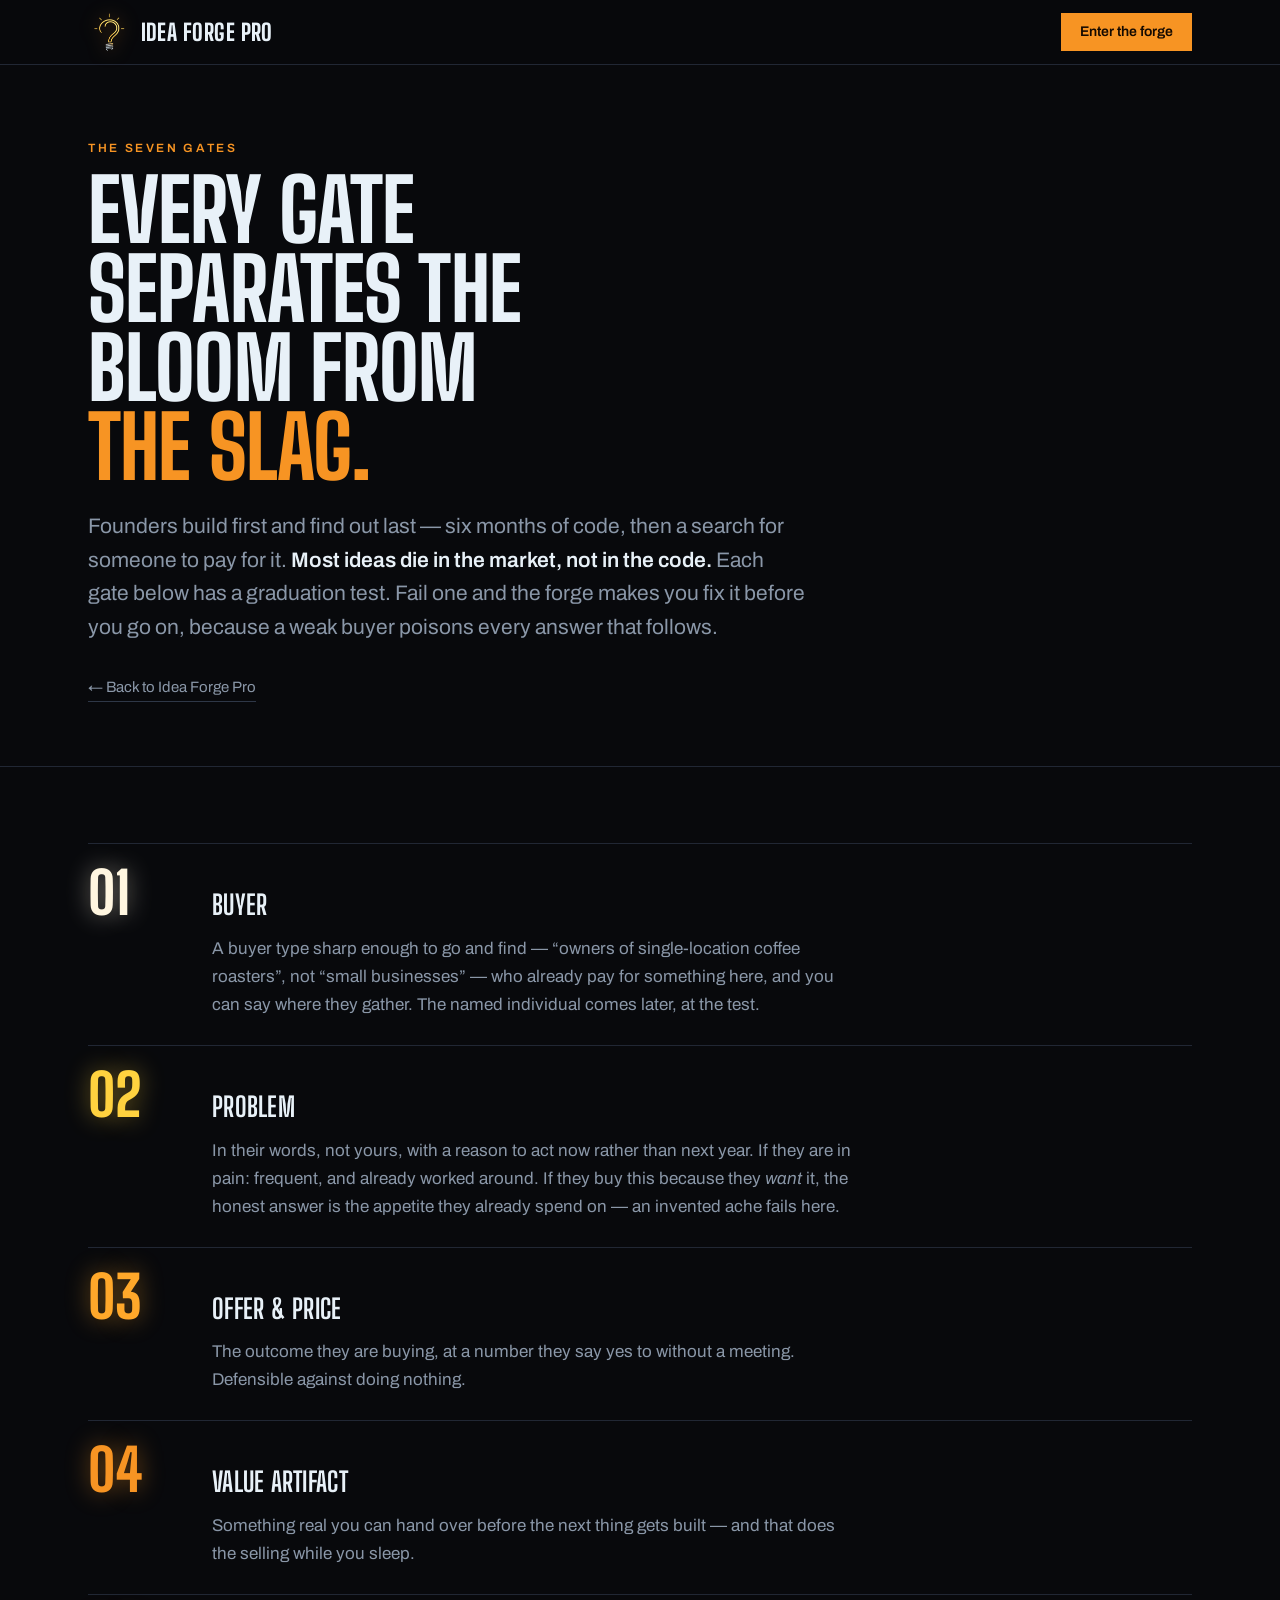
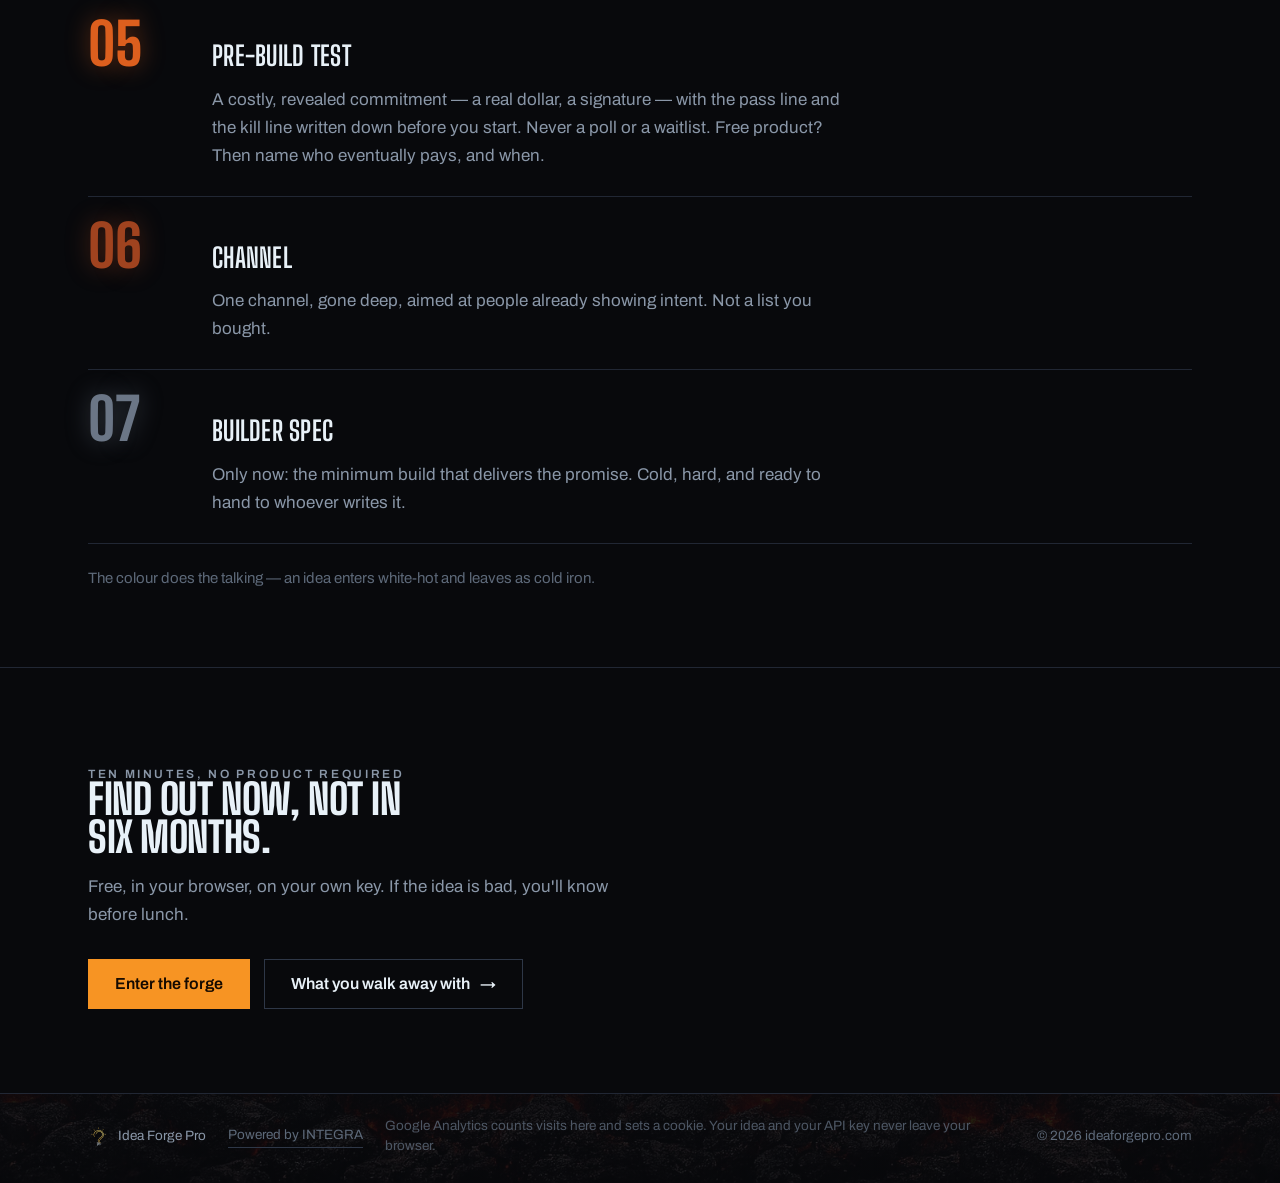
==== gates.html @ ed908336 "The landing page is one surface, not a manuscript The home page no longer scrolls. Brand, claim, ENT" ====
<!doctype html>
<html lang="en">
<head>
<!-- Google tag (gtag.js) -->
<script async src="https://www.googletagmanager.com/gtag/js?id=G-B8QB4L6NH2"></script>
<script>
  window.dataLayer = window.dataLayer || [];
  function gtag(){dataLayer.push(arguments);}
  gtag('js', new Date());
  gtag('config', 'G-B8QB4L6NH2');
</script>

<meta charset="utf-8">
<meta name="viewport" content="width=device-width, initial-scale=1">
<title>The seven gates — Idea Forge Pro</title>
<meta name="description" content="Buyer, problem, offer and price, value artifact, pre-build test, channel, builder spec. Each gate has a graduation test, and a weak one poisons every answer that follows.">
<meta name="theme-color" content="#08090C">
<link rel="icon" href="/assets/favicon.ico?6" sizes="any">
<link rel="apple-touch-icon" href="/assets/icon-180.png?6">
<meta property="og:type" content="article">
<meta property="og:url" content="https://ideaforgepro.com/gates.html">
<meta property="og:site_name" content="Idea Forge Pro">
<meta property="og:title" content="The seven gates">
<meta property="og:description" content="Every gate separates the bloom from the slag. Fail one and the forge makes you fix it before you go on.">
<meta property="og:image" content="https://ideaforgepro.com/og-image.png?7">
<meta name="twitter:card" content="summary_large_image">
<meta name="twitter:title" content="The seven gates">
<meta name="twitter:description" content="Every gate separates the bloom from the slag. Fail one and the forge makes you fix it first.">
<meta name="twitter:image" content="https://ideaforgepro.com/og-image.png?7">
<link rel="preconnect" href="https://fonts.googleapis.com">
<link rel="preconnect" href="https://fonts.gstatic.com" crossorigin>
<link href="https://fonts.googleapis.com/css2?family=Big+Shoulders+Display:wght@500;700;800&family=Archivo:wght@400;500;600;700&display=swap" rel="stylesheet">
<link rel="stylesheet" href="/assets/site.css?1">
<style>
/* ═══ SIGNATURE — the seven gates as cooling metal ═══
   Gate 1 leaves the fire white-hot; by gate 7 the idea is cold, hard iron.
   The colour ramp is the content: it is what forging does. */
.gates{border-top:1px solid var(--edge)}
.gate{display:grid;grid-template-columns:96px 1fr;gap:28px;align-items:baseline;
  padding:26px 0;border-bottom:1px solid var(--edge)}
.gate__n{font-family:var(--display);font-weight:800;font-size:58px;line-height:.8;
  color:var(--heat);text-shadow:0 0 24px color-mix(in srgb,var(--heat) 45%,transparent)}
.gate h2{font-family:var(--display);font-weight:700;text-transform:uppercase;letter-spacing:.01em;
  font-size:27px;margin:0 0 7px;color:var(--neon)}
.gate p{margin:0;color:var(--ash);max-width:64ch}
.gates__foot{margin:22px 0 0;font-size:15px;color:var(--ash-dim)}
@media (max-width:900px){.gate{grid-template-columns:64px 1fr;gap:18px}.gate__n{font-size:42px}}
</style>
<script src="/assets/analytics.js" defer></script>
</head>
<body>

<nav class="nav">
  <div class="wrap nav__in">
    <a class="brand" href="/"><img src="/assets/mark.webp" alt="" width="30" height="30"><span>Idea Forge Pro</span></a>
    <a class="btn btn--go btn--sm" href="https://app.ideaforgepro.com">Enter the forge</a>
  </div>
</nav>

<header class="top">
  <div class="wrap">
    <p class="eyebrow">The seven gates</p>
    <!-- nbsp welds "the slag." so the measure cannot break after the article
         and strand the payoff word on its own line -->
    <h1 class="disp">Every gate separates the bloom from <em>the&nbsp;slag.</em></h1>
    <p class="expand">Founders build first and find out last — six months of code, then a search for someone to pay for it. <b>Most ideas die in the market, not in the code.</b> Each gate below has a graduation test. Fail one and the forge makes you fix it before you go on, because a weak buyer poisons every answer that follows.</p>
    <a class="back" href="/">← Back to Idea Forge Pro</a>
  </div>
</header>

<section class="body">
  <!-- .gates is nested INSIDE .wrap rather than sharing it: its border-top is a
       content rule, and on the wrap it drew 28px past the gutter on each side
       while the row separators below stopped at the gutter. -->
  <div class="wrap"><div class="gates">
    <div class="gate" style="--heat:#FFF6E0">
      <div class="gate__n">01</div>
      <div><h2>Buyer</h2><p>A buyer type sharp enough to go and find — “owners of single-location coffee roasters”, not “small businesses” — who already pay for something here, and you can say where they gather. The named individual comes later, at the test.</p></div>
    </div>
    <div class="gate" style="--heat:#FFD23F">
      <div class="gate__n">02</div>
      <div><h2>Problem</h2><p>In their words, not yours, with a reason to act now rather than next year. If they are in pain: frequent, and already worked around. If they buy this because they <em>want</em> it, the honest answer is the appetite they already spend on — an invented ache fails here.</p></div>
    </div>
    <div class="gate" style="--heat:#FFA82A">
      <div class="gate__n">03</div>
      <div><h2>Offer &amp; price</h2><p>The outcome they are buying, at a number they say yes to without a meeting. Defensible against doing nothing.</p></div>
    </div>
    <div class="gate" style="--heat:#F79423">
      <div class="gate__n">04</div>
      <div><h2>Value artifact</h2><p>Something real you can hand over before the next thing gets built — and that does the selling while you sleep.</p></div>
    </div>
    <div class="gate" style="--heat:#DC5F1E">
      <div class="gate__n">05</div>
      <div><h2>Pre-build test</h2><p>A costly, revealed commitment — a real dollar, a signature — with the pass line and the kill line written down before you start. Never a poll or a waitlist. Free product? Then name who eventually pays, and when.</p></div>
    </div>
    <div class="gate" style="--heat:#A0431F">
      <div class="gate__n">06</div>
      <div><h2>Channel</h2><p>One channel, gone deep, aimed at people already showing intent. Not a list you bought.</p></div>
    </div>
    <div class="gate" style="--heat:#6B7686">
      <div class="gate__n">07</div>
      <div><h2>Builder spec</h2><p>Only now: the minimum build that delivers the promise. Cold, hard, and ready to hand to whoever writes it.</p></div>
    </div>
    <p class="gates__foot">The colour does the talking — an idea enters white-hot and leaves as cold iron.</p>
  </div></div>
</section>

<section class="close">
  <div class="wrap">
    <p class="eyebrow">Ten minutes, no product required</p>
    <h2 class="disp">Find out now, not in six months.</h2>
    <p>Free, in your browser, on your own key. If the idea is bad, you'll know before lunch.</p>
    <div class="close__cta">
      <a class="btn btn--go" href="https://app.ideaforgepro.com">Enter the forge</a>
      <a class="btn btn--quiet" href="/sell-kit.html">What you walk away with <span class="arw">&rarr;</span></a>
    </div>
  </div>
</section>

<footer class="foot">
  <div class="wrap foot__in">
    <span class="foot__mark"><img src="/assets/mark.webp" alt="" width="22" height="22"> Idea Forge Pro</span>
    <a class="foot__integra" href="/integra.html">Powered by INTEGRA</a>
    <span class="foot__ledger">Google Analytics counts visits here and sets a cookie. Your idea and your API key never leave your browser.</span>
    <span>© 2026 ideaforgepro.com</span>
  </div>
</footer>

</body>
</html>
---- assets/site.css ----
/* ═══════════════════════════════════════════════════════════════════════════
   SITE SHELL — tokens, type, buttons, nav, page head, close, footer.

   personas.html carried a note that the third copy of this shell should trigger
   an extraction. This is that extraction, done for the pages it could be done
   safely on: index.html, gates.html, sell-kit.html, honest.html.

   personas.html and integra.html still hold their own copies ON PURPOSE — they
   have drifted (nav height, --fs scale) and reconciling them is its own task, not
   a side effect of a landing rewrite. Fold them in the next time either is touched.
   ═══════════════════════════════════════════════════════════════════════════ */

/* ═══ tokens ═══ Palette sampled from the mark itself: the anvil's cool white
   (#E8F1F8) and the bulb's amber (#F79423, measured R247 G148 B35). */
:root{
  --pitch:#08090C; --iron:#101319; --raise:#161A22; --edge:#212734; --edge-2:#2E3747;
  --neon:#E8F1F8; --ash:#8A97A8; --ash-dim:#5D6979;
  --ember:#F79423; --gold:#FFD23F; --cold:#6B7686;
  --display:"Big Shoulders Display","Haettenschweiler","Arial Narrow",sans-serif;
  --body:"Archivo",-apple-system,"Segoe UI",Roboto,sans-serif;
  --wrap:1160px; --gut:28px;
  --fs-h1:clamp(44px,7vw,86px); --fs-h2:clamp(28px,4vw,42px); --fs-lead:clamp(17px,2vw,21px);
}
*{box-sizing:border-box}
html{background:var(--pitch);-webkit-text-size-adjust:100%}
body{margin:0;color:var(--neon);font:400 17px/1.65 var(--body);-webkit-font-smoothing:antialiased}
a{color:inherit;text-decoration:none}
img{max-width:100%;display:block}
.wrap{max-width:var(--wrap);margin:0 auto;padding:0 var(--gut)}
.eyebrow{font:600 12px/1 var(--body);letter-spacing:.22em;text-transform:uppercase;color:var(--ember);margin:0 0 16px}
.disp{font-family:var(--display);font-weight:800;line-height:.92;letter-spacing:-.01em;text-transform:uppercase}
:focus-visible{outline:2px solid var(--ember);outline-offset:4px}

/* ═══ buttons ═══ */
.btn{display:inline-flex;align-items:center;gap:10px;font:600 16px/1 var(--body);
  padding:16px 26px;border:1px solid transparent;cursor:pointer;
  transition:background .16s,border-color .16s,color .16s}
.btn--go{background:var(--ember);color:#150A00}
.btn--go:hover{background:var(--gold)}
.btn--quiet{border-color:var(--edge-2);color:var(--neon)}
.btn--quiet:hover{border-color:var(--ember);color:var(--ember)}
.btn--sm{padding:11px 18px;font-size:14px}
/* the arrow leans out on hover — the only motion a link gets */
.btn .arw{transition:transform .16s ease}
.btn:hover .arw{transform:translateX(3px)}

/* ═══ brand ═══ */
.brand{display:inline-flex;align-items:center;gap:11px}
.brand img{height:40px;width:auto;position:relative;top:-1px;
  filter:drop-shadow(0 0 9px rgba(247,148,35,.55))}
.brand span{font-family:var(--display);font-weight:800;font-size:23px;line-height:1;
  letter-spacing:.02em;text-transform:uppercase}

/* ═══ nav — sub-pages only. The home page has no bar: on a single surface a
   sticky header would spend height on a link to the page you are already on. ═══ */
.nav{position:sticky;top:0;z-index:20;background:rgba(8,9,12,.86);
  backdrop-filter:blur(8px);border-bottom:1px solid var(--edge)}
.nav__in{display:flex;align-items:center;justify-content:space-between;height:64px}

/* ═══ sub-page head ═══ */
.top{border-bottom:1px solid var(--edge);padding:clamp(44px,6vw,78px) 0 clamp(40px,5vw,64px)}
.top h1{font-size:var(--fs-h1);margin:0;max-width:15ch}
.top h1 em{font-style:normal;color:var(--ember)}
.expand{margin:24px 0 0;font:400 var(--fs-lead)/1.6 var(--body);color:var(--ash);max-width:60ch}
.expand b{color:var(--neon);font-weight:600}
.back{display:inline-block;font-size:15px;color:var(--ash);
  border-bottom:1px solid var(--edge-2);padding-bottom:2px}
.back:hover{color:var(--ember);border-color:var(--ember)}
.top .back{margin:30px 0 0}

/* ═══ sub-page body + close ═══ */
.body{padding:clamp(44px,6vw,76px) 0}
.close{padding:clamp(48px,7vw,84px) 0;border-top:1px solid var(--edge)}
.close h2{font-size:var(--fs-h2);margin:0;max-width:18ch}
.close p{color:var(--ash);margin:16px 0 0;max-width:52ch}
.close__cta{margin:30px 0 0;display:flex;gap:14px;flex-wrap:wrap}

/* ═══ footer ═══ The bed of coals that closes every surface. The image is a
   background on the strip itself rather than an extra block, so the footer
   costs no height it wasn't already spending on its own text. */
.foot{position:relative;padding:22px 0 26px;color:var(--ash-dim);font-size:13.5px;
  border-top:1px solid var(--edge);
  background:linear-gradient(180deg,rgba(8,9,12,.93),rgba(8,9,12,.82)),
    url("/assets/forge-coals.webp") bottom center/cover no-repeat}
.foot__in{display:flex;align-items:center;justify-content:space-between;gap:14px 22px;flex-wrap:wrap}
.foot__mark{display:flex;align-items:center;gap:9px;color:var(--ash)}
.foot__mark img{height:20px;width:auto;opacity:.85}
.foot__integra{border-bottom:1px solid var(--edge-2);padding-bottom:1px}
.foot__integra:hover{color:var(--ember);border-color:var(--ember)}
.foot__ledger{flex:1 1 20rem;min-width:0;opacity:.8;line-height:1.5}

@media (prefers-reduced-motion:reduce){*{animation:none!important;transition:none!important}}
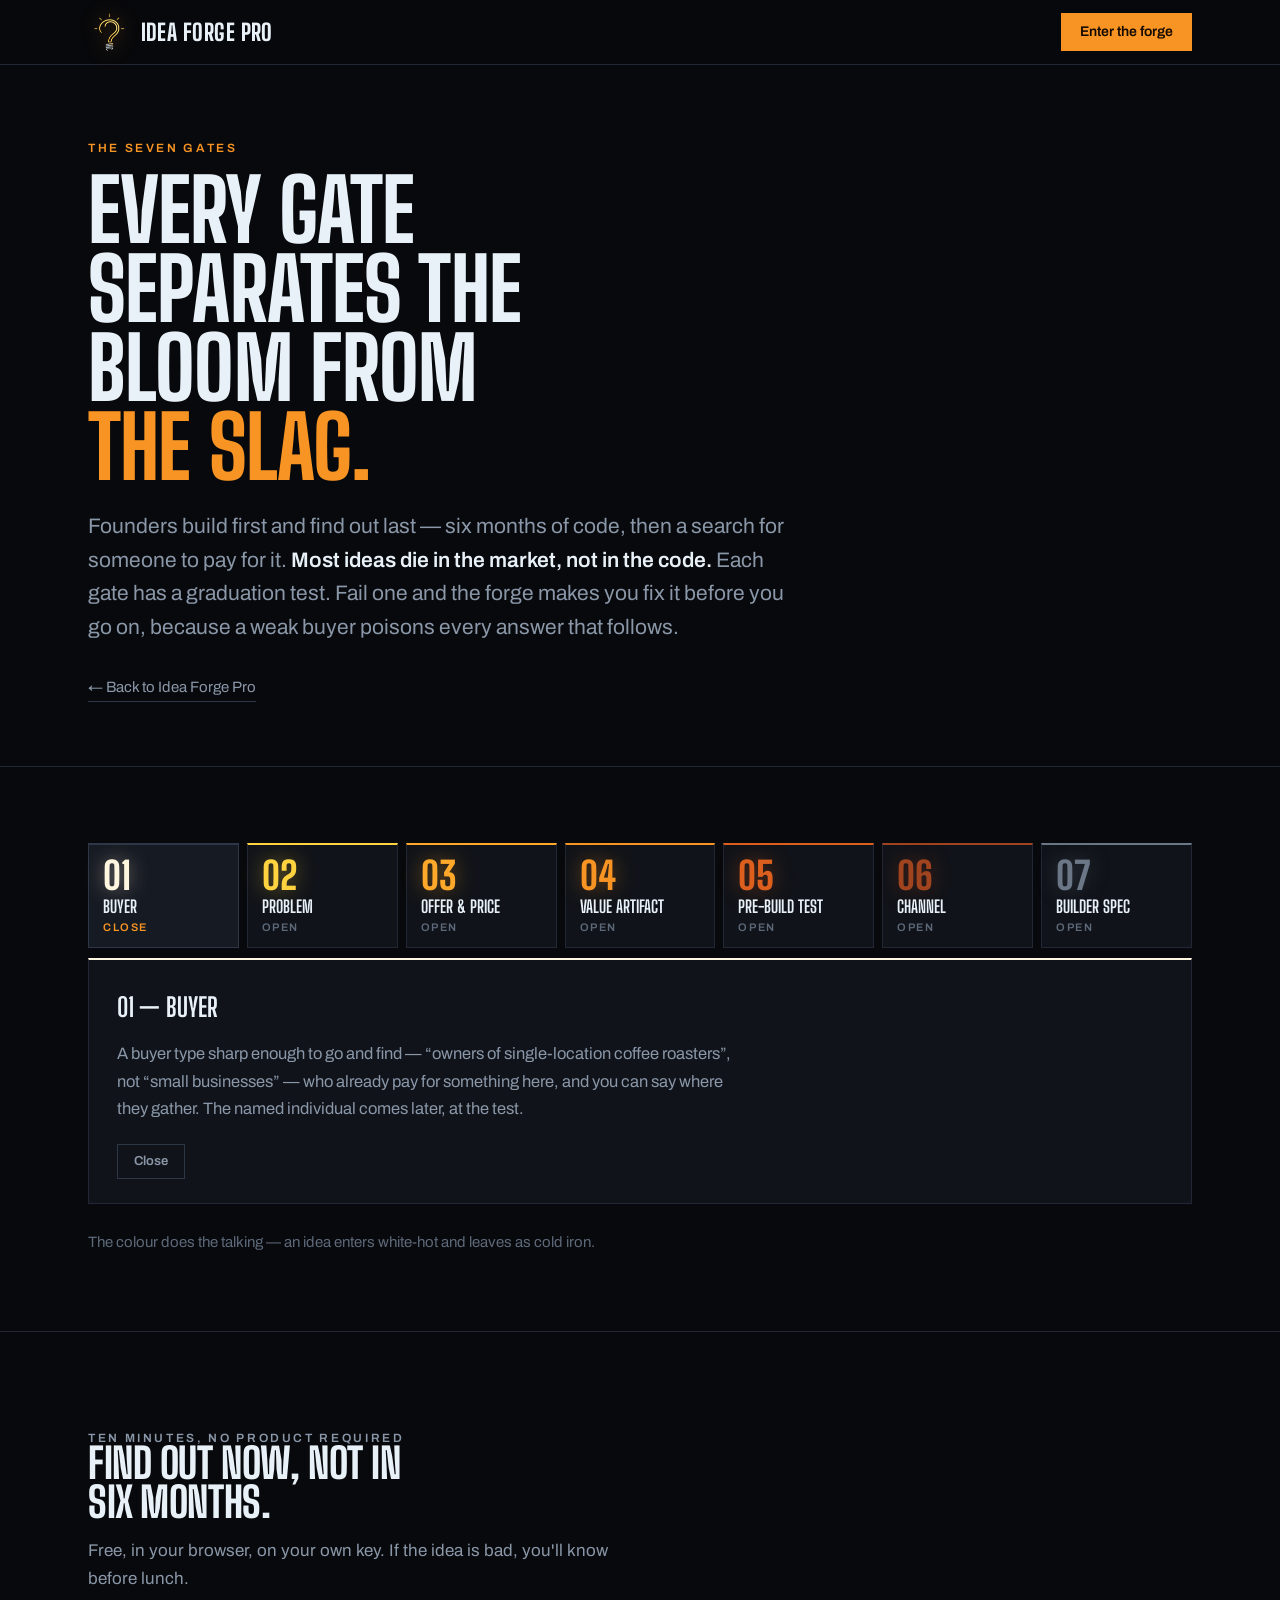
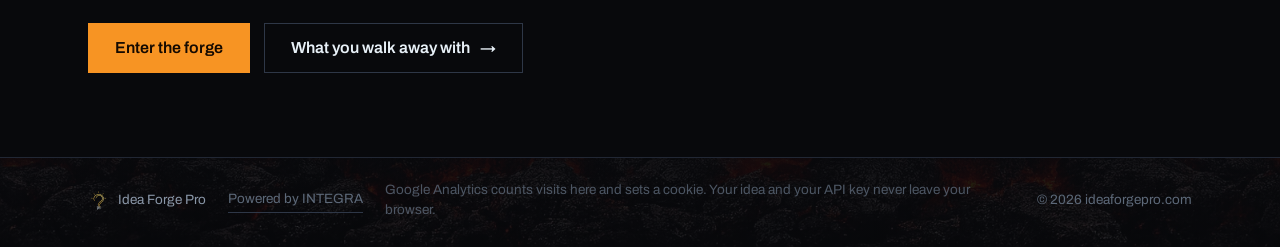
==== commit af9ed5db: "Seven columns and one window; stop calling the work order a builder brief The seven gates are a stri" ====
--- a/gates.html
+++ b/gates.html
@@ -32,19 +32,65 @@
 <link href="https://fonts.googleapis.com/css2?family=Big+Shoulders+Display:wght@500;700;800&family=Archivo:wght@400;500;600;700&display=swap" rel="stylesheet">
 <link rel="stylesheet" href="/assets/site.css?1">
 <style>
-/* ═══ SIGNATURE — the seven gates as cooling metal ═══
-   Gate 1 leaves the fire white-hot; by gate 7 the idea is cold, hard iron.
-   The colour ramp is the content: it is what forging does. */
-.gates{border-top:1px solid var(--edge)}
-.gate{display:grid;grid-template-columns:96px 1fr;gap:28px;align-items:baseline;
-  padding:26px 0;border-bottom:1px solid var(--edge)}
-.gate__n{font-family:var(--display);font-weight:800;font-size:58px;line-height:.8;
-  color:var(--heat);text-shadow:0 0 24px color-mix(in srgb,var(--heat) 45%,transparent)}
-.gate h2{font-family:var(--display);font-weight:700;text-transform:uppercase;letter-spacing:.01em;
-  font-size:27px;margin:0 0 7px;color:var(--neon)}
-.gate p{margin:0;color:var(--ash);max-width:64ch}
-.gates__foot{margin:22px 0 0;font-size:15px;color:var(--ash-dim)}
-@media (max-width:900px){.gate{grid-template-columns:64px 1fr;gap:18px}.gate__n{font-size:42px}}
+/* ═══ SEVEN COLUMNS, ONE WINDOW ══════════════════════════════════════════════
+   The gates were seven stacked rows and the page was a scroll. Now they are a
+   single row of columns with ONE panel that opens underneath the whole row —
+   click any column to fill it, click the next to cycle the same window, close
+   to clear it.
+
+   The strip and the window are SIBLINGS, not cells of one grid. Pinning the
+   seven buttons to `grid-row:1` did keep the panel below them, but it also
+   forced the row to hold all seven no matter what the template said: the 4- and
+   3-column rules never applied, and `grid-column:1/-1` spans only the EXPLICIT
+   columns, so the panel came up 323-445px short between 620px and 1000px.
+   Two siblings wrap freely and the window is always full width.
+
+   Gate 1 leaves the fire white-hot; by gate 7 the idea is cold iron. The colour
+   ramp is the content — it is what forging does — so it survives the redesign
+   on the numerals and on the open panel's top edge. */
+.gates__row{display:grid;grid-template-columns:repeat(7,1fr);gap:8px}
+.gate{display:flex;flex-direction:column;align-items:flex-start;gap:6px;
+  padding:16px 14px 14px;background:var(--iron);border:1px solid var(--edge);
+  border-top:2px solid var(--heat);cursor:pointer;text-align:left;font:inherit;color:inherit;
+  transition:background .16s,border-color .16s,transform .16s}
+.gate:hover{background:var(--raise);transform:translateY(-2px)}
+.gate__n{font-family:var(--display);font-weight:800;font-size:38px;line-height:.8;
+  color:var(--heat);text-shadow:0 0 20px color-mix(in srgb,var(--heat) 45%,transparent)}
+.gate__name{font-family:var(--display);font-weight:700;text-transform:uppercase;
+  font-size:17px;line-height:1.05;color:var(--neon)}
+.gate__more{margin-top:auto;font:600 11px/1 var(--body);letter-spacing:.14em;
+  text-transform:uppercase;color:var(--ash-dim)}
+.gate[aria-expanded="true"]{background:var(--raise);border-color:var(--edge-2)}
+.gate[aria-expanded="true"] .gate__more{color:var(--ember)}
+
+/* the one window */
+.panel{margin-top:10px;padding:26px 28px 24px;
+  background:var(--iron);border:1px solid var(--edge);border-top:2px solid var(--heat)}
+.panel h2{font-family:var(--display);font-weight:700;text-transform:uppercase;
+  font-size:26px;margin:0 0 12px;color:var(--neon)}
+.panel p{margin:0;color:var(--ash);max-width:70ch;font-size:16.5px}
+.panel__foot{display:flex;align-items:center;gap:10px;flex-wrap:wrap;margin:22px 0 0}
+.panel__x{font:600 13px/1 var(--body);color:var(--ash);background:none;cursor:pointer;
+  border:1px solid var(--edge-2);padding:10px 16px}
+.panel__x:hover{border-color:var(--ember);color:var(--ember)}
+.gates__foot{margin:26px 0 0;font-size:15px;color:var(--ash-dim)}
+
+/* Seven items divide evenly into seven columns and nothing else, so a wrapped
+   strip always leaves a remainder. That is fine HERE and only here: these are
+   ordinals, so 4+3 still reads as a sequence, where an orphaned card in a set of
+   four peers reads as a broken grid.
+   The strip stays a strip at every width rather than becoming a seven-row list —
+   on a phone that list would push the window a full screen below the tile you
+   just tapped. Two columns keeps it four rows tall and the window in view. */
+@media (max-width:1000px){.gates__row{grid-template-columns:repeat(4,1fr)}}
+@media (max-width:760px){.gates__row{grid-template-columns:repeat(3,1fr)}}
+@media (max-width:520px){
+  .gates__row{grid-template-columns:repeat(2,1fr);gap:6px}
+  .gate{padding:12px 12px 10px}
+  .gate__n{font-size:30px}
+  .gate__name{font-size:15px}
+  .panel{padding:20px 18px}
+}
 </style>
 <script src="/assets/analytics.js" defer></script>
 </head>
@@ -63,46 +109,53 @@
     <!-- nbsp welds "the slag." so the measure cannot break after the article
          and strand the payoff word on its own line -->
     <h1 class="disp">Every gate separates the bloom from <em>the&nbsp;slag.</em></h1>
-    <p class="expand">Founders build first and find out last — six months of code, then a search for someone to pay for it. <b>Most ideas die in the market, not in the code.</b> Each gate below has a graduation test. Fail one and the forge makes you fix it before you go on, because a weak buyer poisons every answer that follows.</p>
+    <p class="expand">Founders build first and find out last — six months of code, then a search for someone to pay for it. <b>Most ideas die in the market, not in the code.</b> Each gate has a graduation test. Fail one and the forge makes you fix it before you go on, because a weak buyer poisons every answer that follows.</p>
     <a class="back" href="/">← Back to Idea Forge Pro</a>
   </div>
 </header>
 
 <section class="body">
-  <!-- .gates is nested INSIDE .wrap rather than sharing it: its border-top is a
-       content rule, and on the wrap it drew 28px past the gutter on each side
-       while the row separators below stopped at the gutter. -->
-  <div class="wrap"><div class="gates">
-    <div class="gate" style="--heat:#FFF6E0">
-      <div class="gate__n">01</div>
-      <div><h2>Buyer</h2><p>A buyer type sharp enough to go and find — “owners of single-location coffee roasters”, not “small businesses” — who already pay for something here, and you can say where they gather. The named individual comes later, at the test.</p></div>
-    </div>
-    <div class="gate" style="--heat:#FFD23F">
-      <div class="gate__n">02</div>
-      <div><h2>Problem</h2><p>In their words, not yours, with a reason to act now rather than next year. If they are in pain: frequent, and already worked around. If they buy this because they <em>want</em> it, the honest answer is the appetite they already spend on — an invented ache fails here.</p></div>
-    </div>
-    <div class="gate" style="--heat:#FFA82A">
-      <div class="gate__n">03</div>
-      <div><h2>Offer &amp; price</h2><p>The outcome they are buying, at a number they say yes to without a meeting. Defensible against doing nothing.</p></div>
-    </div>
-    <div class="gate" style="--heat:#F79423">
-      <div class="gate__n">04</div>
-      <div><h2>Value artifact</h2><p>Something real you can hand over before the next thing gets built — and that does the selling while you sleep.</p></div>
-    </div>
-    <div class="gate" style="--heat:#DC5F1E">
-      <div class="gate__n">05</div>
-      <div><h2>Pre-build test</h2><p>A costly, revealed commitment — a real dollar, a signature — with the pass line and the kill line written down before you start. Never a poll or a waitlist. Free product? Then name who eventually pays, and when.</p></div>
-    </div>
-    <div class="gate" style="--heat:#A0431F">
-      <div class="gate__n">06</div>
-      <div><h2>Channel</h2><p>One channel, gone deep, aimed at people already showing intent. Not a list you bought.</p></div>
-    </div>
-    <div class="gate" style="--heat:#6B7686">
-      <div class="gate__n">07</div>
-      <div><h2>Builder spec</h2><p>Only now: the minimum build that delivers the promise. Cold, hard, and ready to hand to whoever writes it.</p></div>
+  <div class="wrap">
+    <!-- Every panel ships OPEN in the markup. The script closes all but the first
+         on load, so with JavaScript off this is still the full seven-gate page
+         rather than a row of dead buttons, and a crawler reads all of it. -->
+    <div class="gates" id="gates">
+      <div class="gates__row">
+      <button class="gate" style="--heat:#FFF6E0" aria-expanded="true" aria-controls="p1">
+        <span class="gate__n">01</span><span class="gate__name">Buyer</span><span class="gate__more">Open</span></button>
+      <button class="gate" style="--heat:#FFD23F" aria-expanded="false" aria-controls="p2">
+        <span class="gate__n">02</span><span class="gate__name">Problem</span><span class="gate__more">Open</span></button>
+      <button class="gate" style="--heat:#FFA82A" aria-expanded="false" aria-controls="p3">
+        <span class="gate__n">03</span><span class="gate__name">Offer &amp; price</span><span class="gate__more">Open</span></button>
+      <button class="gate" style="--heat:#F79423" aria-expanded="false" aria-controls="p4">
+        <span class="gate__n">04</span><span class="gate__name">Value artifact</span><span class="gate__more">Open</span></button>
+      <button class="gate" style="--heat:#DC5F1E" aria-expanded="false" aria-controls="p5">
+        <span class="gate__n">05</span><span class="gate__name">Pre-build test</span><span class="gate__more">Open</span></button>
+      <button class="gate" style="--heat:#A0431F" aria-expanded="false" aria-controls="p6">
+        <span class="gate__n">06</span><span class="gate__name">Channel</span><span class="gate__more">Open</span></button>
+      <button class="gate" style="--heat:#6B7686" aria-expanded="false" aria-controls="p7">
+        <span class="gate__n">07</span><span class="gate__name">Builder spec</span><span class="gate__more">Open</span></button>
+      </div>
+
+      <div class="gates__window">
+      <div class="panel" id="p1" style="--heat:#FFF6E0" role="region"><h2>01 — Buyer</h2>
+        <p>A buyer type sharp enough to go and find — “owners of single-location coffee roasters”, not “small businesses” — who already pay for something here, and you can say where they gather. The named individual comes later, at the test.</p></div>
+      <div class="panel" id="p2" style="--heat:#FFD23F" role="region"><h2>02 — Problem</h2>
+        <p>In their words, not yours, with a reason to act now rather than next year. If they are in pain: frequent, and already worked around. If they buy this because they <em>want</em> it, the honest answer is the appetite they already spend on — an invented ache fails here.</p></div>
+      <div class="panel" id="p3" style="--heat:#FFA82A" role="region"><h2>03 — Offer &amp; price</h2>
+        <p>The outcome they are buying, at a number they say yes to without a meeting. Defensible against doing nothing.</p></div>
+      <div class="panel" id="p4" style="--heat:#F79423" role="region"><h2>04 — Value artifact</h2>
+        <p>Something real you can hand over before the next thing gets built — and that does the selling while you sleep.</p></div>
+      <div class="panel" id="p5" style="--heat:#DC5F1E" role="region"><h2>05 — Pre-build test</h2>
+        <p>A costly, revealed commitment — a real dollar, a signature — with the pass line and the kill line written down before you start. Never a poll or a waitlist. Free product? Then name who eventually pays, and when.</p></div>
+      <div class="panel" id="p6" style="--heat:#A0431F" role="region"><h2>06 — Channel</h2>
+        <p>One channel, gone deep, aimed at people already showing intent. Not a list you bought.</p></div>
+      <div class="panel" id="p7" style="--heat:#6B7686" role="region"><h2>07 — Builder spec</h2>
+        <p>Only now: the minimum build that delivers the promise. Cold, hard, and ready to hand to whoever writes it.</p></div>
+      </div>
     </div>
     <p class="gates__foot">The colour does the talking — an idea enters white-hot and leaves as cold iron.</p>
-  </div></div>
+  </div>
 </section>
 
 <section class="close">
@@ -120,11 +173,51 @@
 <footer class="foot">
   <div class="wrap foot__in">
     <span class="foot__mark"><img src="/assets/mark.webp" alt="" width="22" height="22"> Idea Forge Pro</span>
-    <a class="foot__integra" href="/integra.html">Powered by INTEGRA</a>
+    <a class="foot__integra" href="/honest.html">Powered by INTEGRA</a>
     <span class="foot__ledger">Google Analytics counts visits here and sets a cookie. Your idea and your API key never leave your browser.</span>
     <span>© 2026 ideaforgepro.com</span>
   </div>
 </footer>
 
+<script>
+(function(){
+  var root = document.getElementById('gates');
+  if (!root) return;
+  var tabs = [].slice.call(root.querySelectorAll('.gate'));
+  var panels = tabs.map(function(t){ return document.getElementById(t.getAttribute('aria-controls')); });
+
+  panels.forEach(function(p, i){
+    if (!p) return;
+    p.setAttribute('aria-labelledby', tabs[i].id || (tabs[i].id = 'g' + (i+1)));
+    // the close control is added here, not in the markup, so it never appears
+    // on the no-JS page where there is nothing to close
+    var foot = document.createElement('div');
+    foot.className = 'panel__foot';
+    var x = document.createElement('button');
+    x.type = 'button'; x.className = 'panel__x'; x.textContent = 'Close';
+    x.addEventListener('click', function(){ show(-1); tabs[i].focus(); });
+    foot.appendChild(x);
+    p.appendChild(foot);
+  });
+
+  function show(n){
+    tabs.forEach(function(t, i){
+      var open = i === n;
+      t.setAttribute('aria-expanded', open ? 'true' : 'false');
+      t.querySelector('.gate__more').textContent = open ? 'Close' : 'Open';
+      if (panels[i]) panels[i].hidden = !open;
+    });
+  }
+  tabs.forEach(function(t, i){
+    t.type = 'button';
+    // clicking the open one closes it; clicking another cycles the same window
+    t.addEventListener('click', function(){
+      show(t.getAttribute('aria-expanded') === 'true' ? -1 : i);
+    });
+  });
+  show(0);
+})();
+</script>
+
 </body>
 </html>
